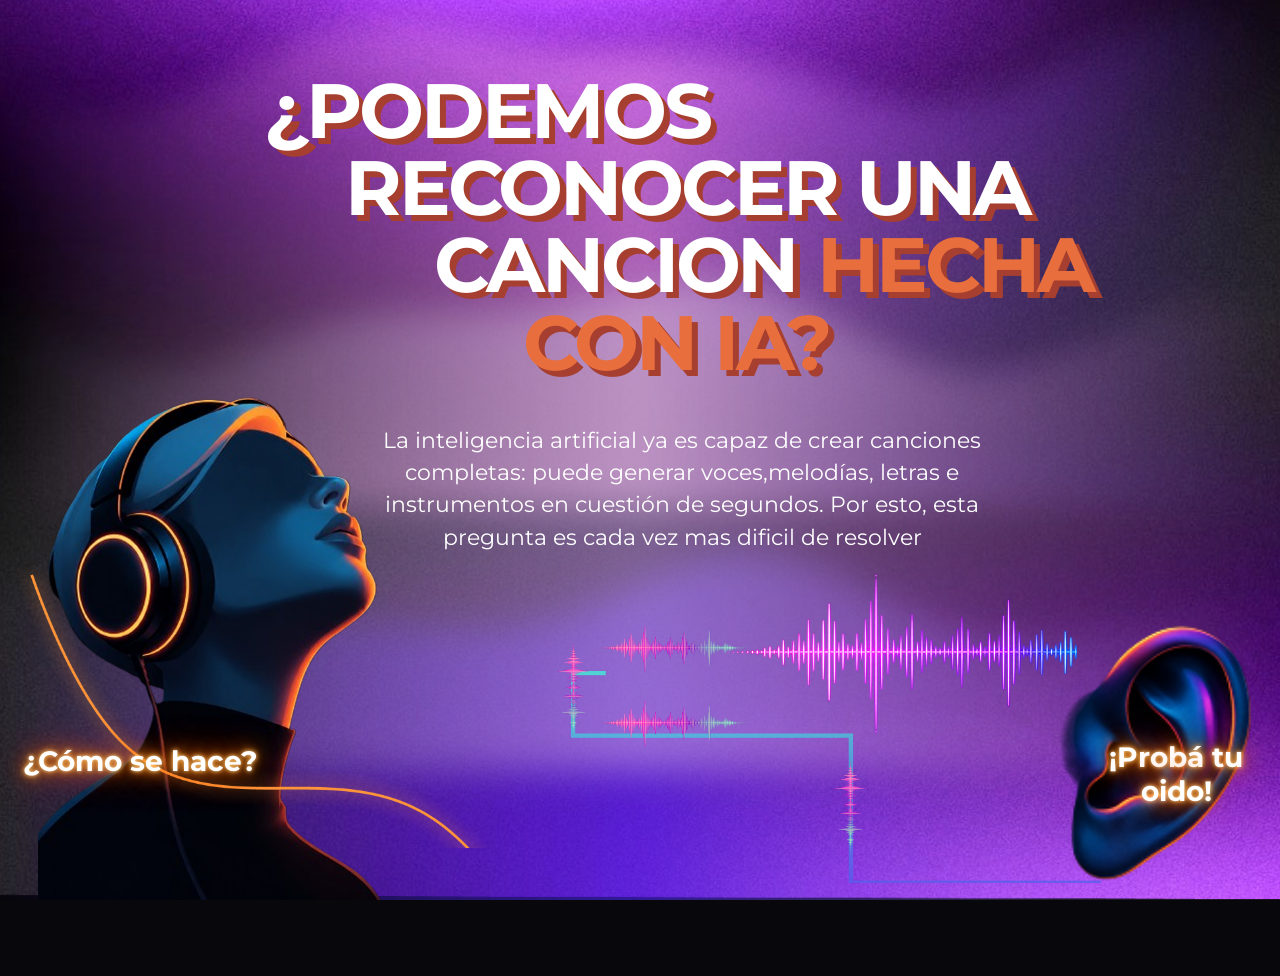
==== index.html @ b7e930cc "Update index.html" ====
<!DOCTYPE html>
<html lang="es">
<head>
  <meta charset="UTF-8">
  <meta name="viewport" content="width=device-width, initial-scale=1.0">

  <title>Musica.ia</title>

  <link rel="preconnect" href="https://fonts.googleapis.com">
  <link rel="preconnect" href="https://fonts.gstatic.com" crossorigin>

  <link href="https://fonts.googleapis.com/css2?family=Jersey+10&family=Montserrat:wght@400;700;900&family=Press+Start+2P&display=swap" rel="stylesheet">

  <link rel="stylesheet" href="estilo.css">
</head>

<body>

  <canvas id="aurora" aria-hidden="true"></canvas>
  <audio id="musicaFondo" src="musica/Musica de fondo.wav" loop preload="auto"></audio>
  <main class="contenido">
    <img class="imagen-portada imagen-chica" src="imagenes/chicaportada.png" alt="Mujer con audífonos">

    <section class="texto-portada">
      <p class="titulo">
        <span class="titulo-linea">¿PODEMOS</span>
        <span class="titulo-linea">RECONOCER UNA</span>
        <span class="titulo-linea">CANCION <span class="frase-ia">HECHA</span></span>
        <span class="titulo-linea frase-ia">CON IA?</span>
      </p>

      <p class="subtitulo">La inteligencia artificial ya es capaz de crear canciones
         completas: puede generar voces,melodías, letras e instrumentos en cuestión
        de segundos. Por esto, esta pregunta es cada vez mas dificil de resolver</p>
        <h4 class="nucleo1">¿Cómo se hace?</h4>
        <h4 class="nucleo2">¡Probá tu<br>oido!</h4>
    </section>

    <div class="sonido-portada" aria-hidden="true">
      <img class="onda-horizontal" src="imagenes/lineasonidoinicio.png" alt="">
      <img class="linea-angular" src="imagenes/lineanucleo2.png" alt="">
      <img class="onda-secundaria" src="imagenes/lineanucelo2.png" alt="">
      <img class="onda-secundaria onda-secundaria-vertical" src="imagenes/lineanucelo2.png" alt="">
      <img class="onda-secundaria onda-secundaria-vertical-inferior" src="imagenes/lineanucelo2.png" alt="">
      <img class="onda-secundaria onda-secundaria-inferior" src="imagenes/lineanucelo2.png" alt="">
      <img class="cable-1" src="imagenes/cableportada.png" alt="">
    </div>

    <a class="enlace-oreja" href="nucleo2.html" aria-label="Probar si el oído humano distingue música">
      <img class="imagen-portada imagen-oreja" src="imagenes/orejaentera.png" alt="Oreja ilustrada">
    </a>
  </main>

  <script>
    const musicaFondo = document.querySelector('#musicaFondo');
    musicaFondo.volume = 0.35;

    function iniciarMusicaFondo() {
      musicaFondo.play().catch(() => {});
    }

    iniciarMusicaFondo();
    window.addEventListener('pointerdown', iniciarMusicaFondo, { once: true });
    window.addEventListener('keydown', iniciarMusicaFondo, { once: true });

    const canvas = document.querySelector('#aurora');
    const context = canvas.getContext('2d');

    const colorStops = ['#5227FF', '#B497CF', '#FF9FFC'];
    const speed = 0.0022;

    function resizeCanvas() {
      const pixelRatio = Math.min(window.devicePixelRatio || 1, 2);

      canvas.width = window.innerWidth * pixelRatio;
      canvas.height = window.innerHeight * pixelRatio;

      canvas.style.width = `${window.innerWidth}px`;
      canvas.style.height = `${window.innerHeight}px`;

      context.setTransform(pixelRatio, 0, 0, pixelRatio, 0, 0);
    }

    function drawAurora(time) {

      const width = window.innerWidth;
      const height = window.innerHeight;

      context.clearRect(0, 0, width, height);

      context.save();

      context.globalCompositeOperation = 'screen';
      context.filter = 'blur(18px)';

      for (let layer = 0; layer < 3; layer += 1) {

        const gradient = context.createLinearGradient(0, 0, width, 0);

        gradient.addColorStop(
          0,
          `${colorStops[layer]}00`
        );

        gradient.addColorStop(
          0.5,
          `${colorStops[layer]}b8`
        );

        gradient.addColorStop(
          1,
          `${colorStops[(layer + 1) % 3]}00`
        );

        context.fillStyle = gradient;

        context.beginPath();

        const verticalMovement = Math.sin(
          time * 0.00022 + layer * 1.8
        ) * height * 0.34;

        const auraCenter = height * 0.5 + verticalMovement;

        context.moveTo(
          0,
          auraCenter - height * 0.16 + layer * 24
        );

        for (let x = 0; x <= width; x += 12) {

          const wave =
            Math.sin(
              x * 0.008 -
              time * speed +
              layer
            ) * 34;

          const secondWave =
            Math.sin(
              x * 0.015 -
              time * speed * 1.4
            ) * 18;

          context.lineTo(
            x,
            auraCenter -
            height * 0.16 +
            layer * 24 +
            wave +
            secondWave
          );
        }

        context.lineTo(
          width,
          auraCenter + height * 0.34 + layer * 24
        );

        context.lineTo(
          0,
          auraCenter + height * 0.34 + layer * 24
        );

        context.closePath();

        context.fill();
      }

      context.restore();

      requestAnimationFrame(drawAurora);
    }

    window.addEventListener('resize', resizeCanvas);

    resizeCanvas();

    requestAnimationFrame(drawAurora);

    document.querySelector('.imagen-chica').addEventListener('click', () => {
      window.location.href = 'nucleo1.html';
    });
  </script>

</body>
</html>
---- estilo.css ----
* {
  box-sizing: border-box;
}

html,
body {
  min-height: 100%;
  margin: 0;
}

body {
  min-height: 100vh;
  overflow: hidden;
  background: #08070c url("imagenes/fondo.png") center / cover no-repeat fixed;
}

/* Fondo animado */
#aurora {
  position: fixed;
  inset: 0;
  z-index: 0;
  width: 100%;
  height: 100%;
  pointer-events: none;
  opacity: 0.82;
  
}

/* Estructura principal */
.contenido {
  position: relative;
  z-index: 1;
  min-height: 100vh;
  display: grid;
  grid-template-columns: minmax(190px, 30vw) minmax(320px, 1fr) minmax(190px, 29vw);
  align-items: center;
  gap: clamp(0.5rem, 2vw, 2rem);
  padding: 2rem clamp(1rem, 3vw, 4rem) 0;
  color: white;
  font-family: "Montserrat", sans-serif;
}

.contenido p {
  margin: 0;
}

.texto-portada {
  position: relative;
  z-index: 3;
  display: grid;
  justify-items: center;
  gap: clamp(1rem, 2vw, 2rem);
  text-align: center;
  transform: translateX(clamp(-3rem, -12vw, -3.5rem)) translateY(-18vh);
}

/* Imágenes de la portada */
.imagen-portada {
  display: block;
  width: 100%;
  object-fit: contain;
  pointer-events: none;
}

.imagen-chica {
  align-self: end;
  max-height: 88vh;
  pointer-events: auto;
  cursor: pointer;
  transition: filter 0.3s ease;
}

.imagen-oreja {
  align-self: end;
  justify-self: end;
  width: 90%;
  max-height: 68vh;
  transform: translate(23%, 18%);
  z-index: 2;
  pointer-events: auto;
  transition: filter 0.3s ease;
}

.enlace-oreja {
  display: contents;
}

.imagen-chica:hover,
.imagen-oreja:hover {
  filter:
    drop-shadow(0 0 4px #ff7a3d)
    drop-shadow(0 0 10px #ff3d81)
    drop-shadow(0 0 20px #8b5cff);
}

.sonido-portada {
  position: absolute;
  top: 28%;
  right: 14%;
  z-index: 1;
  width: min(46vw, 620px);
  height: min(36vh, 300px);
  pointer-events: none;
}

.sonido-portada img {
  position: absolute;
  display: block;
  object-fit: contain;
}

.onda-horizontal {
  top: 100%;
  left: auto;
  right: 4%;
  width: 60%;
  height: 68%;
  transform-origin: right center;
}

.linea-angular {
  left: 10%;
  top: 130%;
  width: 90%;
  height: 90%;
}

.onda-secundaria {
  left: 15%;
  top: 124%;
  width: 25%;
}

.onda-secundaria-inferior {
  top: 149%;
}

.onda-secundaria-vertical {
  top: 136%;
  transform: rotate(90deg);
  width: 16%;
  height: 20%;
  left: 2.3%;
}

.onda-secundaria-vertical-inferior {
  top: 160%;
  transform: rotate(90deg);
  width: 16%;
  height: 50%;
  left: 49.5%;
  
}
 .cable-1 {
  left: -85%;
  top: 80%;
  width: 100%;
  height: 140%;
 }
/* Texto central */
.titulo {
  max-width: 780px;
  padding: 1rem;
  text-align: left;
  font-family: "Montserrat", sans-serif;
  font-size: clamp(2.25rem, 6vw, 5.25rem);
  font-weight: 700;
  line-height: 0.98;
  letter-spacing: -0.04em;
  text-wrap: balance;
  text-shadow: 0.08em 0.08em 0 #a63f2f;
  transform: translateX(clamp(-12rem, -12vw, -3.5rem));
}

.titulo-linea {
  display: block;
  white-space: nowrap;
}

.titulo-linea:nth-child(2) {
  margin-left: 12%;
}

.titulo-linea:nth-child(3) {
  margin-left: 25%;
}

.titulo-linea:nth-child(4) {
  margin-left: 38%;
}

.subtitulo {
  max-width: 700px;
  padding: 0 1rem;
  text-align: center;
  font-family: "Montserrat", sans-serif;
  font-size: clamp(1rem, 2vw, 1.35rem);
  font-weight: 400;
  line-height: 1.5;
  letter-spacing: normal;
  text-shadow: none;
  transform: translateX(clamp(-6rem, -6vw, -2rem));
}
.nucleo1 {
  position: absolute;
  left: -95%;
  bottom: -25vh;
  z-index: 3;
  margin: 0;
  color: white;
  font-family: "Montserrat", sans-serif;
  font-size: clamp(1.3rem, 2.2vw, 1.8rem);
  text-shadow:
    0 0 4px #ffd08a,
    0 0 10px #ff8c00,
    0 0 22px #ff6200,
    0 0 38px rgba(255, 98, 0, 0.8);
  animation: destello-nucleo 1.8s ease-in-out infinite alternate;
}
.nucleo2{
 position: absolute;
  left: 175%;
  bottom: -30vh;
  z-index: 3;
  margin: 0;
  padding:15px;
  color: white;
  font-family: "Montserrat", sans-serif;
  text-shadow:
    0 0 4px #ffd08a,
    0 0 10px #ff8c00,
    0 0 22px #ff6200,
    0 0 38px rgba(255, 98, 0, 0.8);
  animation: destello-nucleo 1.8s ease-in-out infinite alternate;
  font-size: clamp(1.3rem, 2.2vw, 1.8rem);
  white-space: nowrap;  
}

span{
  margin: 2px;
}
@keyframes destello-nucleo {
  from {
    text-shadow:
      0 0 4px #ffd08a,
      0 0 10px #ff8c00,
      0 0 22px #ff6200,
      0 0 38px rgba(255, 98, 0, 0.8);
  }
  to {
    text-shadow:
      0 0 6px #fff0c2,
      0 0 14px #ffad33,
      0 0 30px #ff6200,
      0 0 50px rgba(255, 98, 0, 0.95);
  }
}

.frase-ia {
  color: #e86f3d;
}

/* Ajustes para pantallas pequeñas */
@media (max-width: 760px) {
  .contenido {
    grid-template-columns: 1fr;
    grid-template-rows: auto auto auto;
    gap: 0.5rem;
    padding-top: 1rem;
  }

  .texto-portada {
    grid-row: 1;
    transform: translateY(-5vh);
  }

  .imagen-chica {
    position: absolute;
    left: -5rem;
    bottom: -2rem;
    width: 52vw;
    max-height: 48vh;
  }

  .imagen-oreja {
    position: absolute;
    right: -5rem;
    bottom: -2rem;
    width: 43vw;
    max-height: 32vh;
    transform: none;
  }

  .nucleo1 {
    left: 3%;
    bottom: 0.5vh;
    font-size: clamp(1.2rem, 5vw, 1.6rem);
  }

  .sonido-portada {
    top: 37%;
    right: 7%;
    width: 66vw;
    height: 25vh;
  }

  .onda-secundaria {
    left: 60;
    top: 110%;
    width: 32%;
  }

  .onda-secundaria-vertical {
    top: 130%;
  }

  .onda-secundaria-vertical-inferior {
    top: 155%;
  }

  .linea-angular {
    left: 56%;
    top: 100%;
    width: 70%;
  }

  .onda-horizontal {
    right: -2%;
    width: 120%;
  }

  .titulo {
    max-width: 94vw;
    font-size: clamp(2rem, 10vw, 4rem);
    transform: none;
  }

  .titulo-linea:nth-child(2) {
    margin-left: 7%;
  }

  .titulo-linea:nth-child(3) {
    margin-left: 14%;
  }

  .titulo-linea:nth-child(4) {
    margin-left: 21%;
  }

  .subtitulo {
    max-width: 88vw;
    font-size: clamp(0.9rem, 3.5vw, 1.15rem);
    transform: none;
  }
}
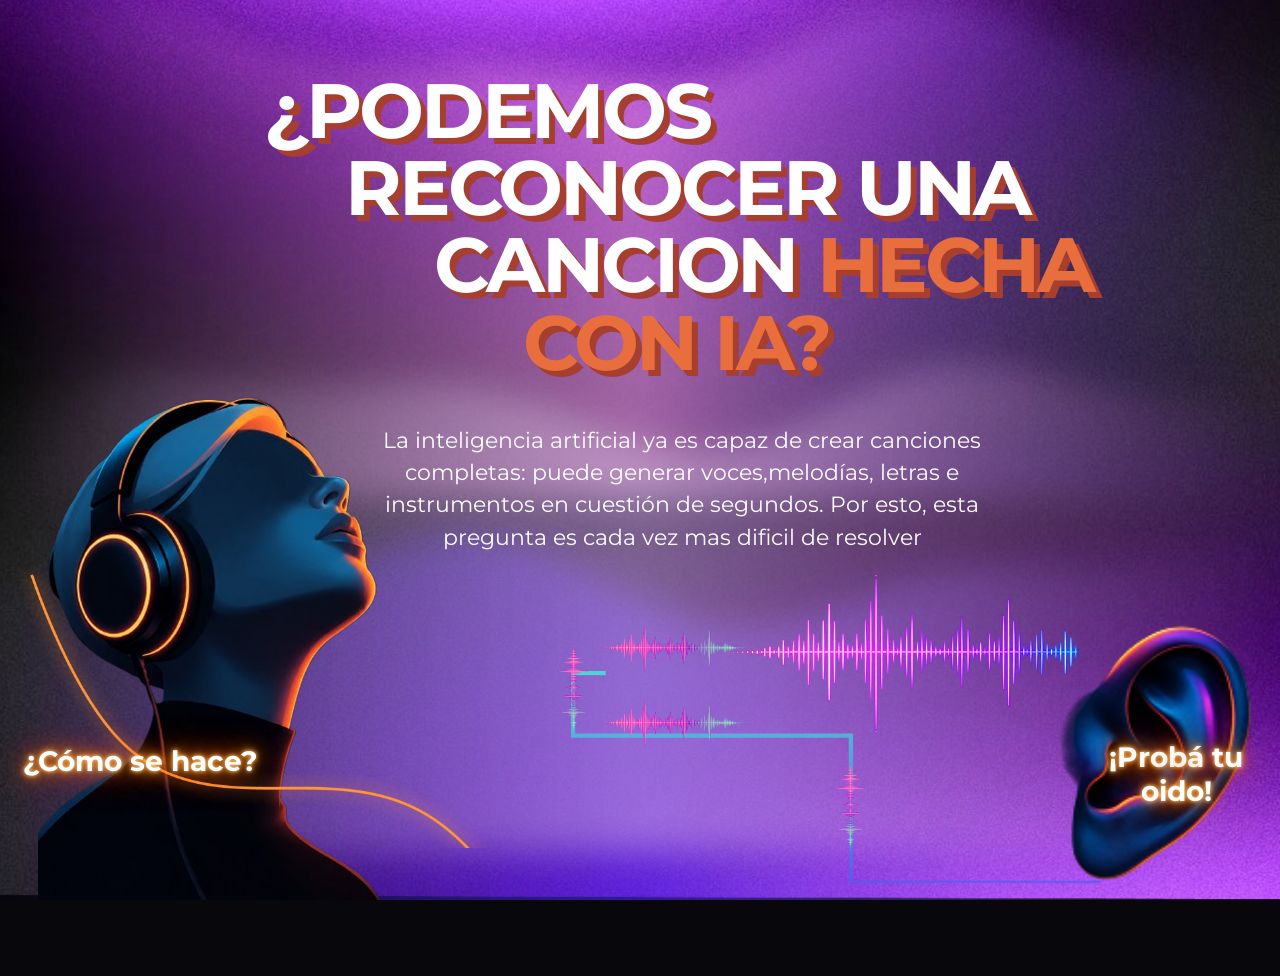
==== commit 1818e10f: "Update index.html" ====
--- a/index.html
+++ b/index.html
@@ -17,7 +17,7 @@
 <body>
 
   <canvas id="aurora" aria-hidden="true"></canvas>
-  <audio id="musicaFondo" src="musica/Musica de fondo.wav" loop preload="auto"></audio>
+  <audio id="musicaFondo" src="musica/Musica de fondo.wav" loop preload="auto" autoplay></audio>
   <main class="contenido">
     <img class="imagen-portada imagen-chica" src="imagenes/chicaportada.png" alt="Mujer con audífonos">
 
@@ -59,7 +59,9 @@
       musicaFondo.play().catch(() => {});
     }
 
-    iniciarMusicaFondo();
+    window.addEventListener('load', () => {
+      setTimeout(iniciarMusicaFondo, 1000);
+    }, { once: true });
     window.addEventListener('pointerdown', iniciarMusicaFondo, { once: true });
     window.addEventListener('keydown', iniciarMusicaFondo, { once: true });
 
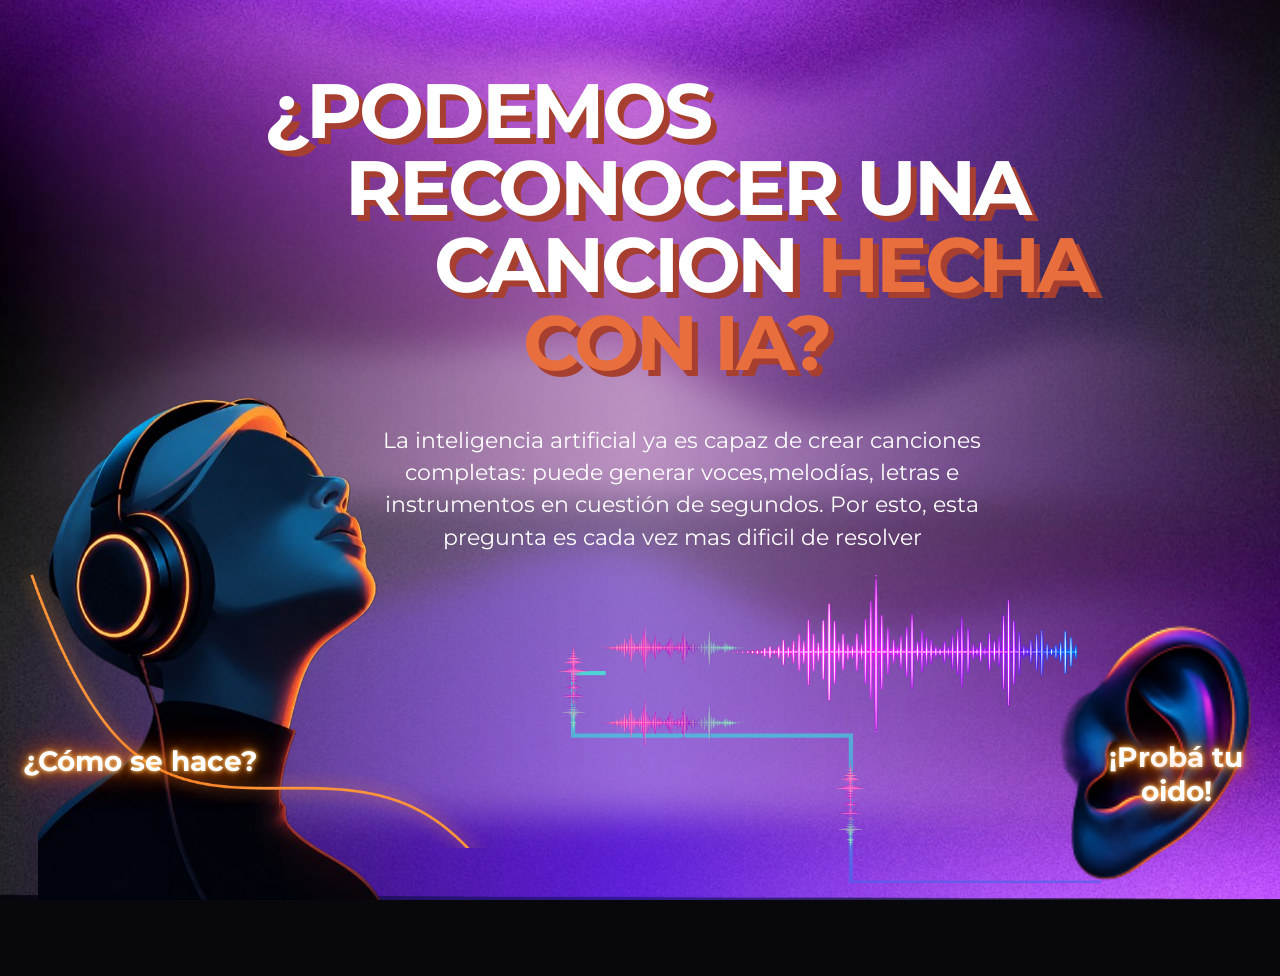
==== commit 8163b727: "Update index.html" ====
--- a/index.html
+++ b/index.html
@@ -59,9 +59,7 @@
       musicaFondo.play().catch(() => {});
     }
 
-    window.addEventListener('load', () => {
-      setTimeout(iniciarMusicaFondo, 1000);
-    }, { once: true });
+    window.addEventListener('load', iniciarMusicaFondo, { once: true });
     window.addEventListener('pointerdown', iniciarMusicaFondo, { once: true });
     window.addEventListener('keydown', iniciarMusicaFondo, { once: true });
 
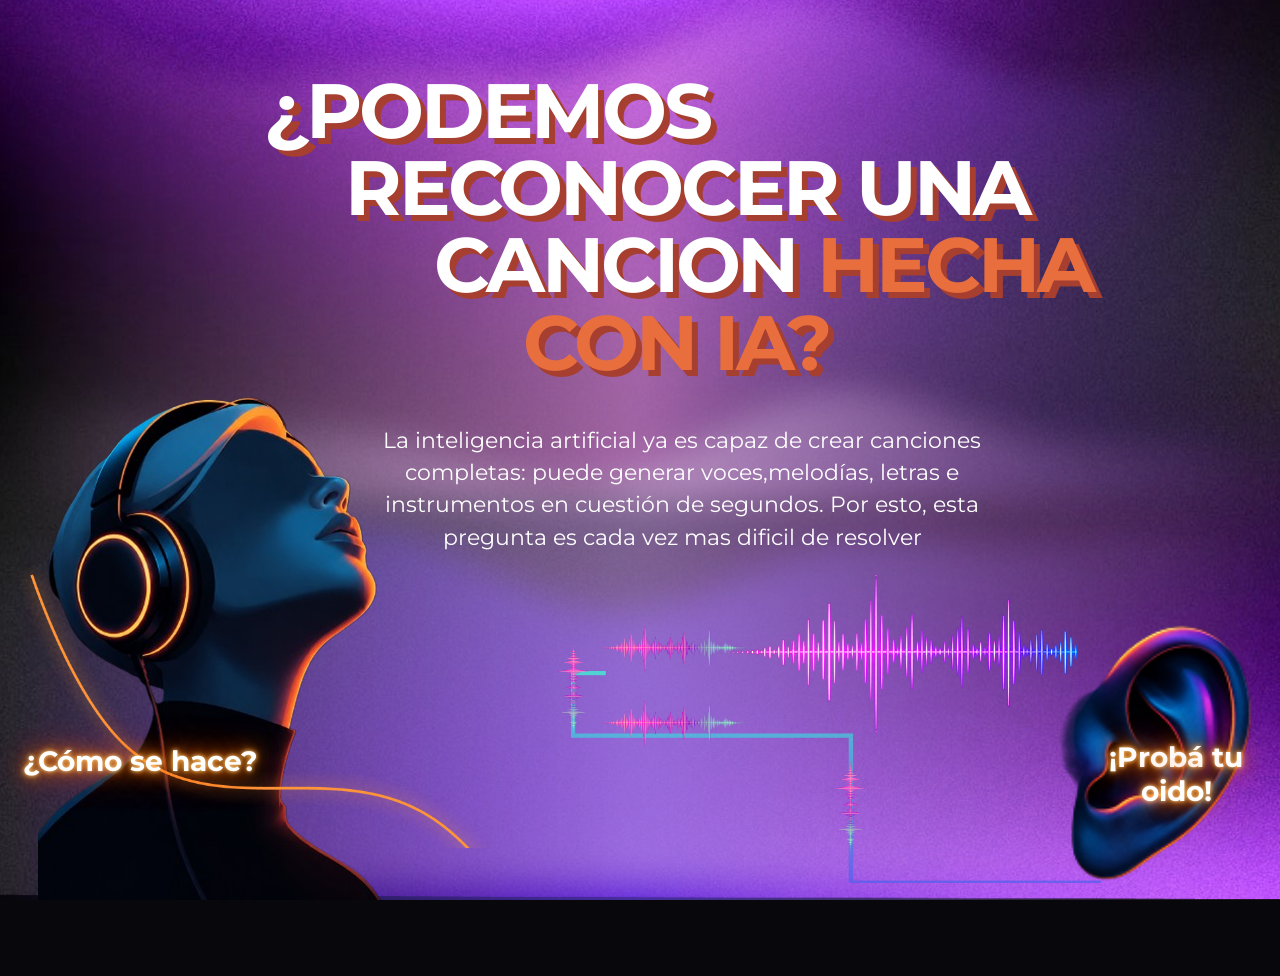
==== commit c35fd358: "Update index.html" ====
--- a/index.html
+++ b/index.html
@@ -59,7 +59,11 @@
       musicaFondo.play().catch(() => {});
     }
 
-    window.addEventListener('load', iniciarMusicaFondo, { once: true });
+    const segundosAntesDeIniciar = 3;
+
+    window.addEventListener('load', () => {
+      setTimeout(iniciarMusicaFondo, segundosAntesDeIniciar * 1000);
+    }, { once: true });
     window.addEventListener('pointerdown', iniciarMusicaFondo, { once: true });
     window.addEventListener('keydown', iniciarMusicaFondo, { once: true });
 
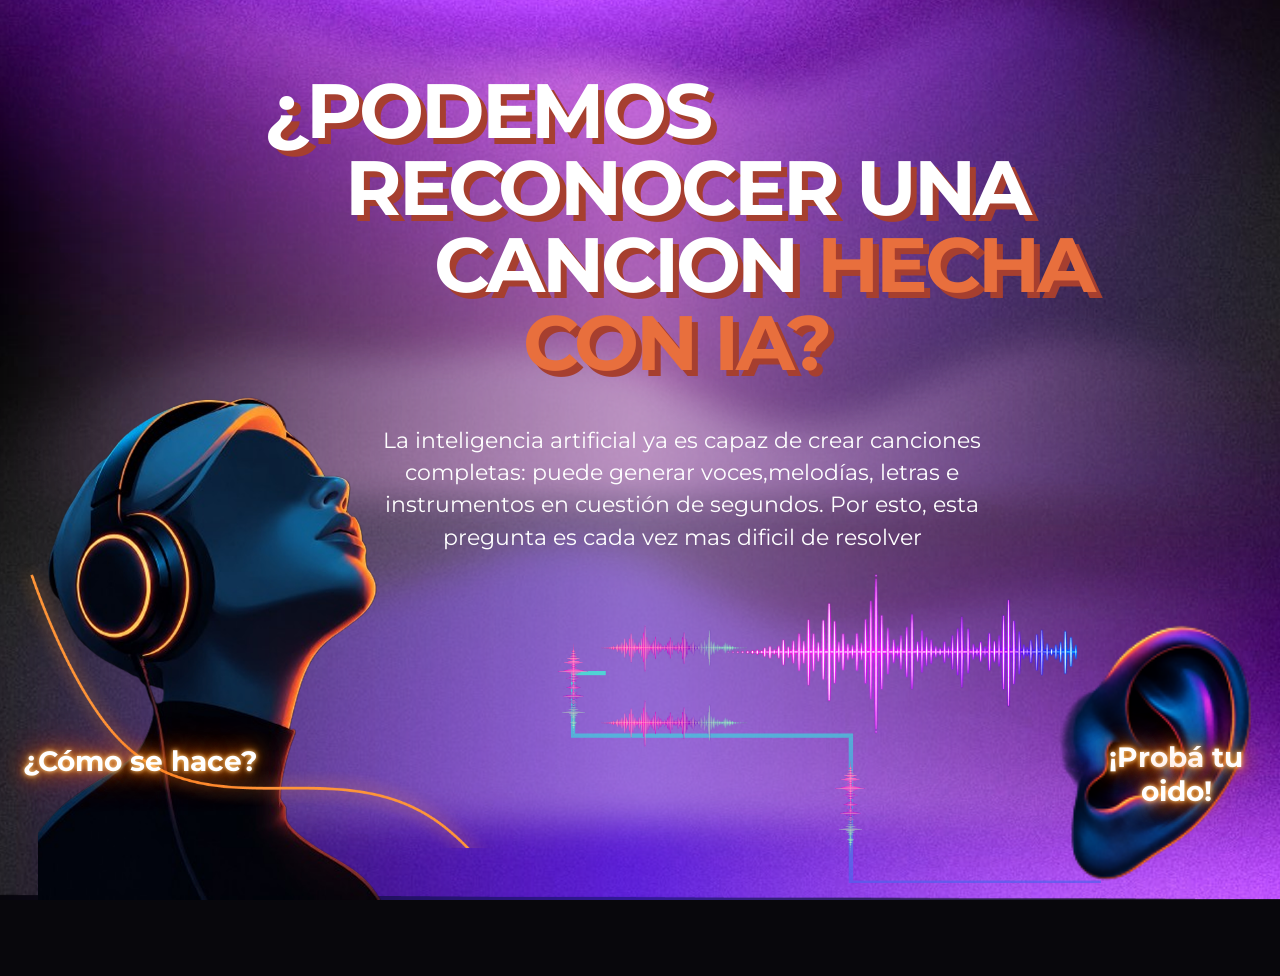
==== commit 402f971b: "Update index.html" ====
--- a/index.html
+++ b/index.html
@@ -59,7 +59,7 @@
       musicaFondo.play().catch(() => {});
     }
 
-    const segundosAntesDeIniciar = 3;
+    const segundosAntesDeIniciar = 1;
 
     window.addEventListener('load', () => {
       setTimeout(iniciarMusicaFondo, segundosAntesDeIniciar * 1000);
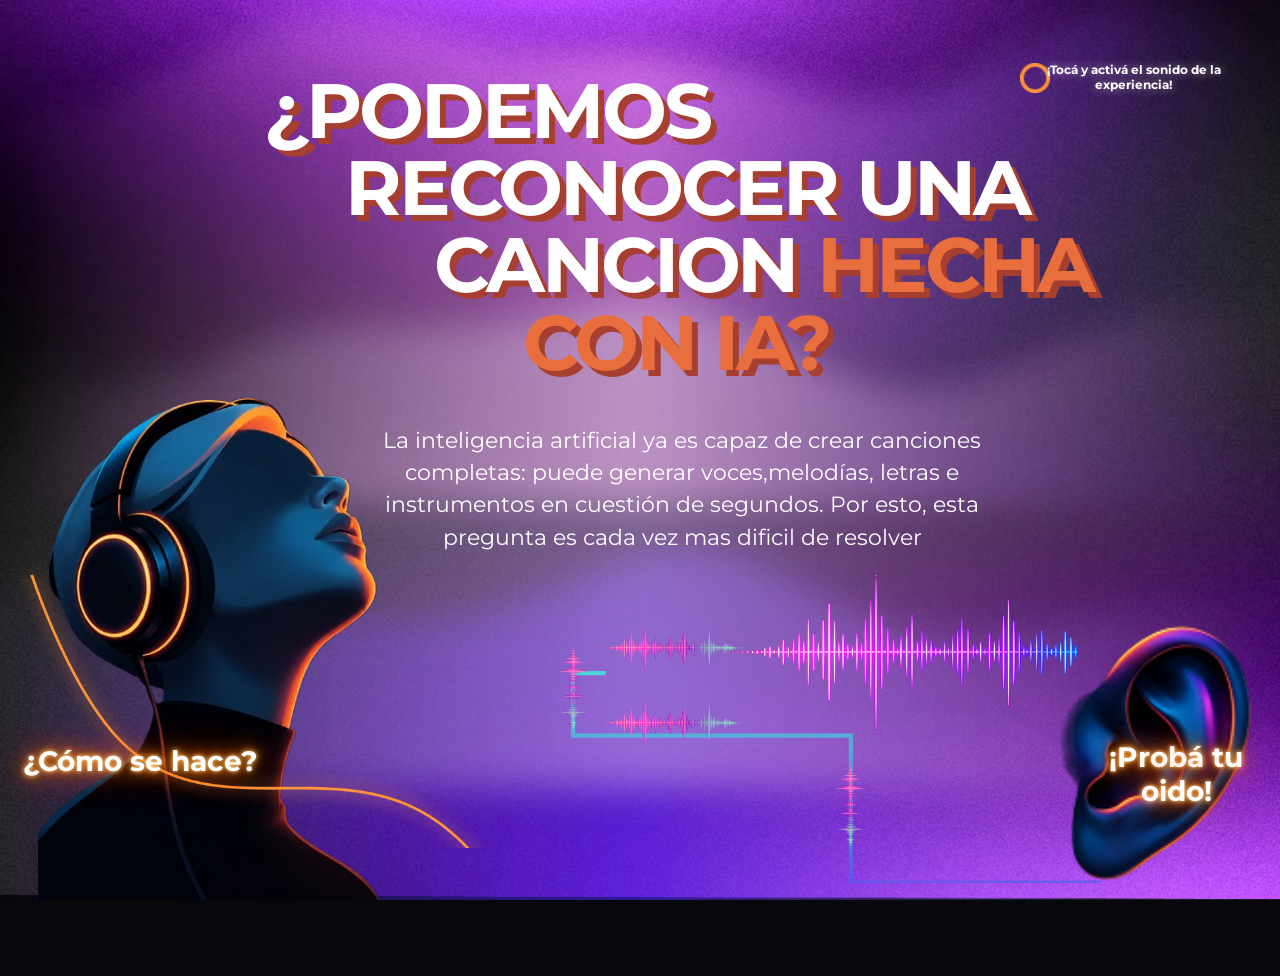
==== commit 30fd23d9: "Update index.html" ====
--- a/index.html
+++ b/index.html
@@ -17,7 +17,7 @@
 <body>
 
   <canvas id="aurora" aria-hidden="true"></canvas>
-  <audio id="musicaFondo" src="musica/Musica de fondo.wav" loop preload="auto" autoplay></audio>
+  <audio id="musicaFondo" src="musica/Musica de fondo.wav" loop preload="auto"></audio>
   <main class="contenido">
     <img class="imagen-portada imagen-chica" src="imagenes/chicaportada.png" alt="Mujer con audífonos">
 
@@ -46,6 +46,12 @@
       <img class="cable-1" src="imagenes/cableportada.png" alt="">
     </div>
 
+    <div class="texto-audio-portada">
+      <p>¡Tocá y activá el sonido de la experiencia!</p>
+    </div>
+
+    <img class="boton-portada-audio" id="botonPortadaAudio" src="imagenes/botonapagado.png" alt="Audio apagado" role="button" tabindex="0">
+
     <a class="enlace-oreja" href="nucleo2.html" aria-label="Probar si el oído humano distingue música">
       <img class="imagen-portada imagen-oreja" src="imagenes/orejaentera.png" alt="Oreja ilustrada">
     </a>
@@ -53,19 +59,51 @@
 
   <script>
     const musicaFondo = document.querySelector('#musicaFondo');
+    const botonPortadaAudio = document.querySelector('#botonPortadaAudio');
+    let musicaPortadaActiva = false;
+
     musicaFondo.volume = 0.35;
 
+    function actualizarBotonPortadaAudio() {
+      botonPortadaAudio.src = musicaPortadaActiva ? 'imagenes/botonprendido.png' : 'imagenes/botonapagado.png';
+      botonPortadaAudio.alt = musicaPortadaActiva ? 'Audio encendido' : 'Audio apagado';
+    }
+
     function iniciarMusicaFondo() {
-      musicaFondo.play().catch(() => {});
-    }
-
-    const segundosAntesDeIniciar = 1;
-
-    window.addEventListener('load', () => {
-      setTimeout(iniciarMusicaFondo, segundosAntesDeIniciar * 1000);
-    }, { once: true });
-    window.addEventListener('pointerdown', iniciarMusicaFondo, { once: true });
-    window.addEventListener('keydown', iniciarMusicaFondo, { once: true });
+      if (musicaPortadaActiva) return;
+
+      musicaFondo.play()
+        .then(() => {
+          musicaPortadaActiva = true;
+          actualizarBotonPortadaAudio();
+        })
+        .catch(() => {});
+    }
+
+    function pausarMusicaFondo() {
+      if (!musicaPortadaActiva) return;
+
+      musicaFondo.pause();
+      musicaPortadaActiva = false;
+      actualizarBotonPortadaAudio();
+    }
+
+    botonPortadaAudio.addEventListener('click', () => {
+      if (musicaPortadaActiva) {
+        pausarMusicaFondo();
+      } else {
+        iniciarMusicaFondo();
+      }
+    });
+
+    botonPortadaAudio.addEventListener('keydown', (event) => {
+      if (event.key === 'Enter' || event.key === ' ') {
+        event.preventDefault();
+        botonPortadaAudio.click();
+      }
+    });
+
+    actualizarBotonPortadaAudio();
 
     const canvas = document.querySelector('#aurora');
     const context = canvas.getContext('2d');
--- a/estilo.css
+++ b/estilo.css
@@ -103,6 +103,46 @@
   pointer-events: none;
 }
 
+.texto-audio-portada {
+  position: absolute;
+  top: 7%;
+  right: 4%;
+  z-index: 5;
+  max-width: 190px;
+}
+
+.texto-audio-portada p {
+  margin: 0;
+  color: #fff;
+  font-family: "Montserrat", sans-serif;
+  font-size: clamp(10px, 0.9vw, 15px);
+  font-weight: 700;
+  line-height: 1.3;
+  text-align: center;
+  text-shadow: 0 0 10px rgba(255, 255, 255, 0.5);
+}
+
+.boton-portada-audio {
+  position: absolute;
+  top: 7%;
+  right: 18%;
+  z-index: 4;
+  width: clamp(30px, 1vw, 50px);
+  height: auto;
+  pointer-events: auto;
+  object-fit: contain;
+  background: transparent;
+  border: none;
+  padding: 0;
+  cursor: pointer;
+  display: block;
+}
+
+.boton-portada-audio:focus-visible {
+  outline: 2px solid rgba(255, 255, 255, 0.8);
+  outline-offset: 3px;
+}
+
 .sonido-portada img {
   position: absolute;
   display: block;
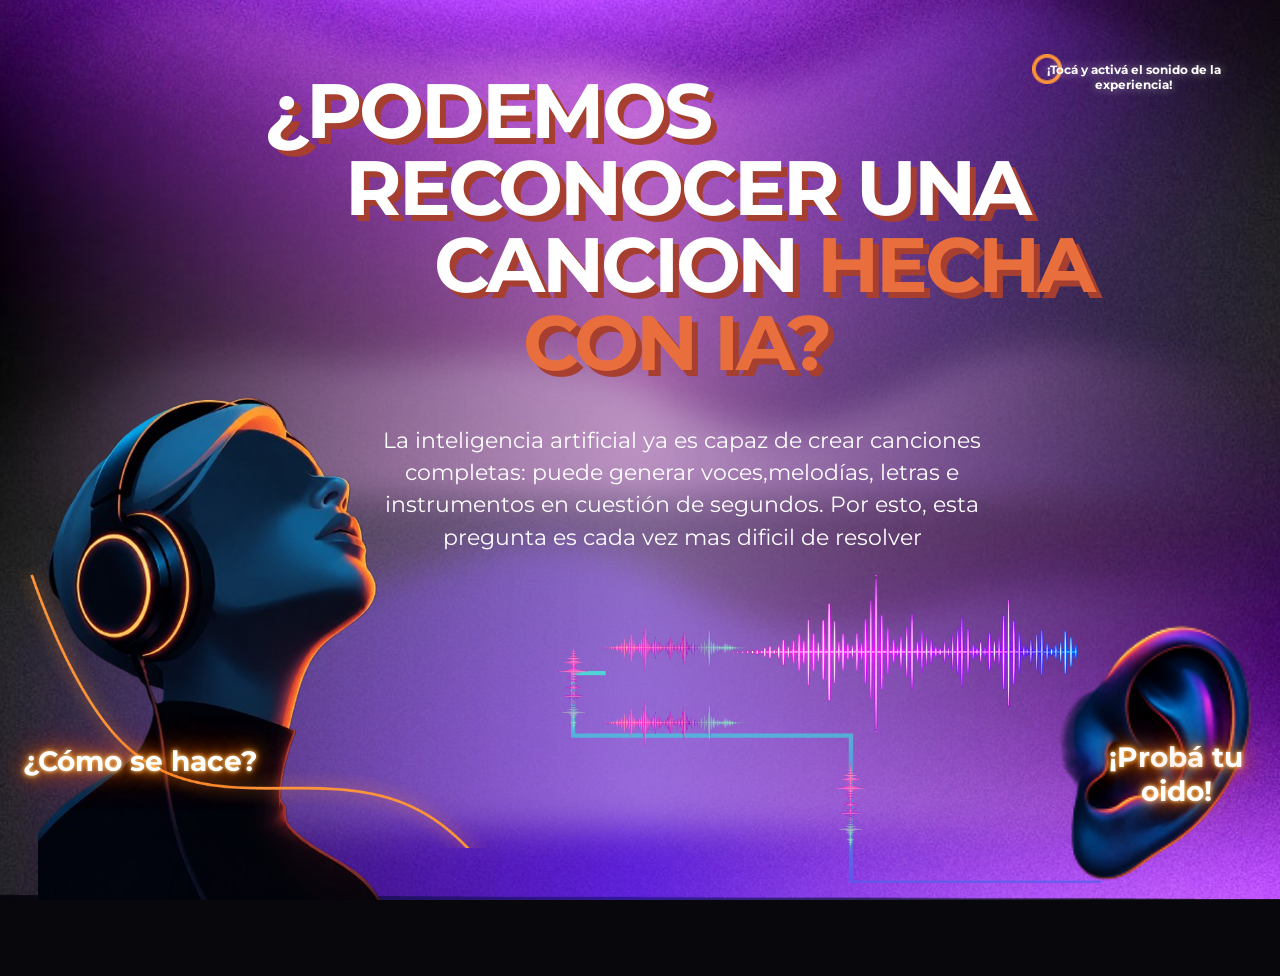
==== commit f385f079: "Update index.html" ====
--- a/index.html
+++ b/index.html
@@ -62,7 +62,7 @@
     const botonPortadaAudio = document.querySelector('#botonPortadaAudio');
     let musicaPortadaActiva = false;
 
-    musicaFondo.volume = 0.35;
+    musicaFondo.volume = 0.30;
 
     function actualizarBotonPortadaAudio() {
       botonPortadaAudio.src = musicaPortadaActiva ? 'imagenes/botonprendido.png' : 'imagenes/botonapagado.png';
--- a/estilo.css
+++ b/estilo.css
@@ -124,8 +124,8 @@
 
 .boton-portada-audio {
   position: absolute;
-  top: 7%;
-  right: 18%;
+  top: 6%;
+  right: 17%;
   z-index: 4;
   width: clamp(30px, 1vw, 50px);
   height: auto;
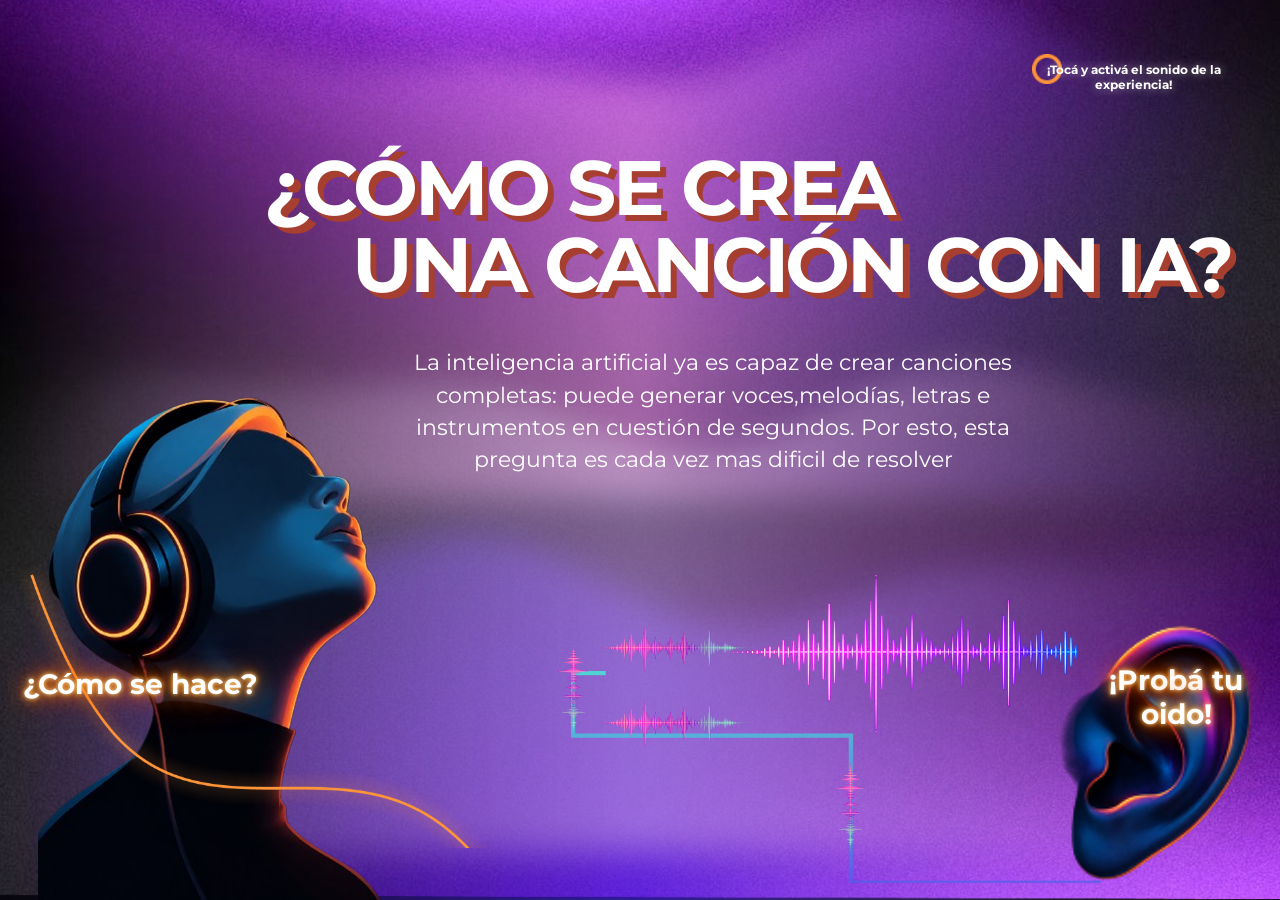
==== commit db040ab6: "Update index.html" ====
--- a/index.html
+++ b/index.html
@@ -23,10 +23,8 @@
 
     <section class="texto-portada">
       <p class="titulo">
-        <span class="titulo-linea">¿PODEMOS</span>
-        <span class="titulo-linea">RECONOCER UNA</span>
-        <span class="titulo-linea">CANCION <span class="frase-ia">HECHA</span></span>
-        <span class="titulo-linea frase-ia">CON IA?</span>
+        <span class="titulo-linea">¿CÓMO SE CREA</span>
+        <span class="titulo-linea">UNA CANCIÓN CON IA?</span>
       </p>
 
       <p class="subtitulo">La inteligencia artificial ya es capaz de crear canciones
--- a/estilo.css
+++ b/estilo.css
@@ -30,6 +30,7 @@
 .contenido {
   position: relative;
   z-index: 1;
+  container-type: inline-size;
   min-height: 100vh;
   display: grid;
   grid-template-columns: minmax(190px, 30vw) minmax(320px, 1fr) minmax(190px, 29vw);
@@ -393,3 +394,117 @@
     transform: none;
   }
 }
+
+@media (min-width: 761px) and (max-width: 1180px) {
+  .contenido {
+    grid-template-columns: minmax(140px, 24vw) minmax(300px, 1fr) minmax(140px, 24vw);
+    padding-inline: 2vw;
+  }
+
+  .texto-portada {
+    transform: translateX(-3vw) translateY(-12vh);
+  }
+
+  .titulo {
+    font-size: clamp(2.2rem, 5.5vw, 4.5rem);
+    transform: none;
+  }
+
+  .subtitulo {
+    max-width: 46vw;
+    transform: none;
+  }
+
+  .imagen-oreja {
+    width: 100%;
+    transform: translate(18%, 14%);
+  }
+
+  .nucleo1 {
+    left: -45%;
+  }
+
+  .nucleo2 {
+    left: 125%;
+  }
+}
+
+@media (max-width: 760px) {
+  body {
+    overflow-y: auto;
+  }
+
+  .contenido {
+    min-height: 100svh;
+    width: 100%;
+    overflow: hidden;
+  }
+
+  .texto-portada {
+    width: 100%;
+    transform: translateY(-8vh);
+  }
+
+  .titulo-linea {
+    white-space: normal;
+  }
+
+  .imagen-chica {
+    left: -2rem;
+    width: 48vw;
+  }
+
+  .imagen-oreja {
+    right: -2rem;
+    width: 40vw;
+  }
+
+  .sonido-portada {
+    right: 0;
+    width: 82vw;
+  }
+
+  .texto-audio-portada {
+    top: 5%;
+    right: 4%;
+    max-width: 32vw;
+  }
+
+  .boton-portada-audio {
+    top: 6%;
+    right: 30%;
+    width: 9vw;
+    max-width: 42px;
+  }
+
+  .nucleo2 {
+    left: auto;
+    right: 4%;
+    bottom: 0.5vh;
+    white-space: normal;
+    text-align: right;
+  }
+
+  .onda-secundaria {
+    left: 60%;
+  }
+}
+
+/* ============================================================
+   Todo el escritorio (desde donde termina la tablet en adelante:
+   notebooks de 1366/1440/1536/1600px, monitores de 1920px,
+   ultrawide, 2K, 4K...). Por debajo de 1920px de ancho el
+   contenedor mide lo mismo que antes (100% de la pantalla), así
+   que no cambia nada de lo que ya tenías. Recién al pasar los
+   1920px el contenedor se frena ahí y queda centrado, con las
+   columnas del grid midiendo cqw (relativo al contenedor, ya
+   frenado) en vez de vw (relativo a la pantalla real), para que
+   no se sigan agrandando ni desplazando en un monitor grande.
+   ============================================================ */
+@media (min-width: 1181px) {
+  .contenido {
+    max-width: 1920px;
+    margin-inline: auto;
+    grid-template-columns: minmax(190px, 30cqw) minmax(320px, 1fr) minmax(190px, 29cqw);
+  }
+}
